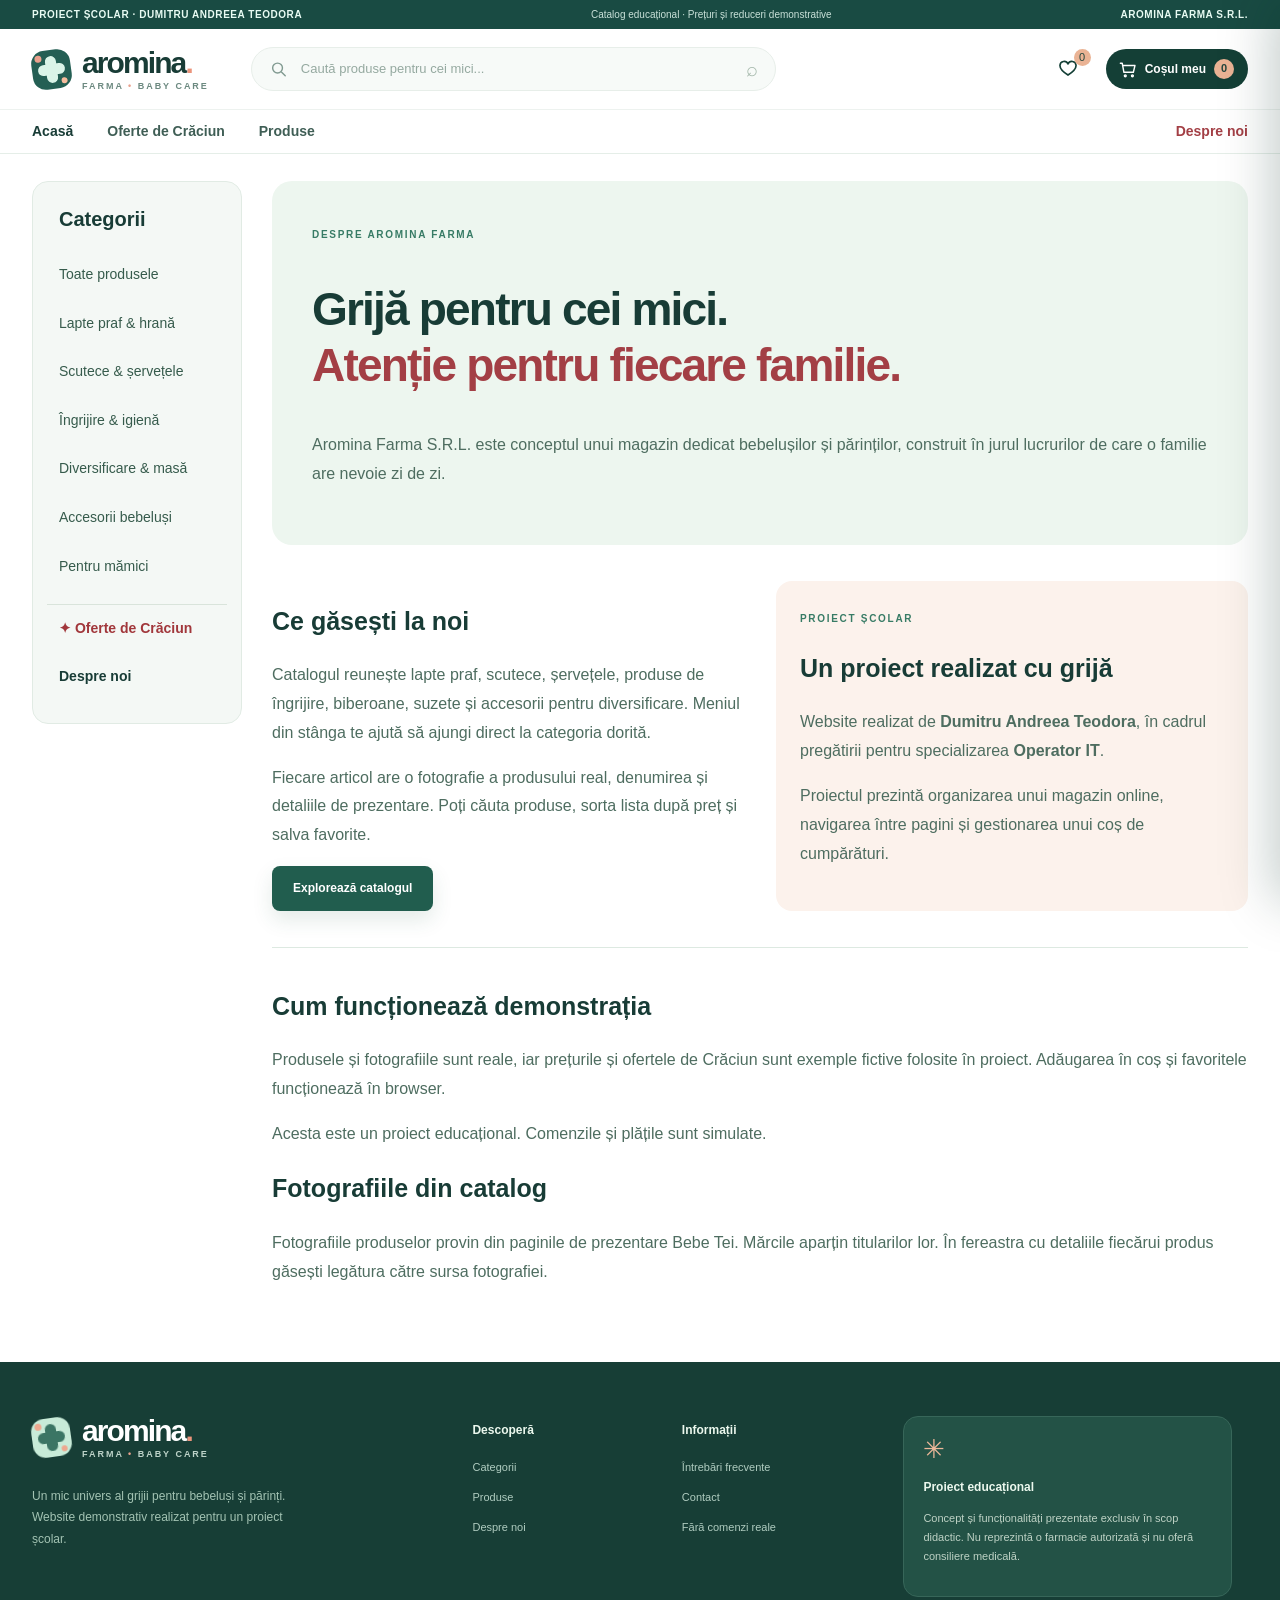
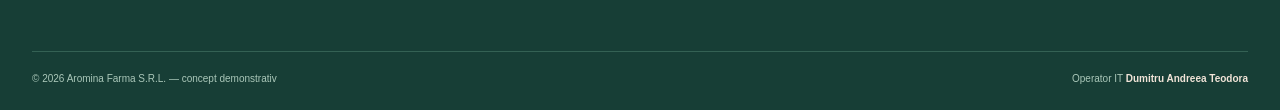
==== despre-noi.html @ 6bb69fb4 "Adaugă categorii laterale, produse reale, pagina Despre noi și oferte de Crăciun" ====
<!doctype html>
<html lang="ro">
<head>
  <meta charset="UTF-8" />
  <meta name="viewport" content="width=device-width, initial-scale=1" />
  <meta name="description" content="Aromina Farma S.R.L. — concept de magazin online pentru bebeluși, proiect școlar realizat de Dumitru Andreea Teodora." />
  <meta name="author" content="Dumitru Andreea Teodora" />
  <meta name="theme-color" content="#194b43" />
  <title>Despre noi — Aromina Farma</title>
  <link rel="stylesheet" href="styles.css" />
  <script src="app.js" defer></script>
</head>
<body>
  <div class="demo-strip"><span>PROIECT ȘCOLAR · DUMITRU ANDREEA TEODORA</span><span class="strip-mid">Catalog educațional · Prețuri și reduceri demonstrative</span><span>AROMINA FARMA S.R.L.</span></div>
  <header class="site-header">
    <div class="header-primary container">
      <a class="brand" href="index.html" aria-label="Aromina Farma - prima pagină">
        <span class="brand-mark"><span></span><span></span><span></span><span></span></span>
        <span class="brand-stack"><strong>aromina<span>.</span></strong><small>FARMA <em>•</em> BABY CARE</small></span>
      </a>
      <div class="header-search">
        <svg viewBox="0 0 24 24" aria-hidden="true"><circle cx="10.8" cy="10.8" r="6.2"/><path d="m16 16 4.5 4.5"/></svg>
        <input id="searchInput" type="search" placeholder="Caută produse pentru cei mici..." aria-label="Caută produse" autocomplete="off" />
        <kbd>⌕</kbd>
      </div>
      <div class="header-actions">
        <button class="icon-button mobile-search-button" id="mobileSearchButton" aria-label="Deschide căutarea"><svg viewBox="0 0 24 24"><circle cx="10.8" cy="10.8" r="6.2"/><path d="m16 16 4.5 4.5"/></svg></button>
        <button class="icon-button favorites-button" id="favoritesButton" aria-label="Afișează produsele favorite" title="Favorite"><svg viewBox="0 0 24 24"><path d="M20.8 8.1c0 4.8-8.8 10.5-8.8 10.5S3.2 12.9 3.2 8.1a4.6 4.6 0 0 1 8.8-1.6 4.6 4.6 0 0 1 8.8 1.6Z"/></svg><span class="counter favorite-counter" id="favoriteCount" hidden>0</span></button>
        <button class="cart-button" id="cartButton" aria-label="Deschide coșul"><svg viewBox="0 0 24 24"><path d="M3 4h2.3l2.2 11.5h11.9l2-8.5H6"/><circle cx="9.2" cy="20" r="1.15"/><circle cx="18.2" cy="20" r="1.15"/></svg><span>Coșul meu</span><span class="counter" id="cartCount">0</span></button>
      </div>
    </div>
    <nav class="header-nav" aria-label="Navigare principală"><div class="container nav-links">
      <a class="nav-home" href="index.html" >Acasă</a>
      <a href="index.html#oferte-craciun">Oferte de Crăciun</a><a href="index.html#produse">Produse</a><a class="nav-about" href="despre-noi.html" aria-current="page">Despre noi</a>
    </div></nav>
  </header>
  <div class="shop-layout container"><aside class="category-sidebar" aria-label="Meniul categoriilor"><h2>Categorii</h2><nav aria-label="Categorii de produse">
<button data-filter="all" aria-pressed="true">Toate produsele</button>
<button data-filter="lapte" aria-pressed="false">Lapte praf & hrană</button>
<button data-filter="scutece" aria-pressed="false">Scutece & șervețele</button>
<button data-filter="ingrijire" aria-pressed="false">Îngrijire & igienă</button>
<button data-filter="alimentatie" aria-pressed="false">Diversificare & masă</button>
<button data-filter="accesorii" aria-pressed="false">Accesorii bebeluși</button>
<button data-filter="mamici" aria-pressed="false">Pentru mămici</button>
</nav><a class="sidebar-christmas" href="index.html#oferte-craciun">✦ Oferte de Crăciun</a><a class="sidebar-about" href="despre-noi.html">Despre noi</a></aside><main class="shop-main about-page">
<section class="about-intro"><span class="section-kicker">DESPRE AROMINA FARMA</span><h1>Grijă pentru cei mici.<br><em>Atenție pentru fiecare familie.</em></h1><p>Aromina Farma S.R.L. este conceptul unui magazin dedicat bebelușilor și părinților, construit în jurul lucrurilor de care o familie are nevoie zi de zi.</p></section>
<div class="about-columns"><section><h2>Ce găsești la noi</h2><p>Catalogul reunește lapte praf, scutece, șervețele, produse de îngrijire, biberoane, suzete și accesorii pentru diversificare. Meniul din stânga te ajută să ajungi direct la categoria dorită.</p><p>Fiecare articol are o fotografie a produsului real, denumirea și detaliile de prezentare. Poți căuta produse, sorta lista după preț și salva favorite.</p><a class="btn btn-primary" href="index.html#produse">Explorează catalogul</a></section>
<section class="about-author"><span class="section-kicker">PROIECT ȘCOLAR</span><h2>Un proiect realizat cu grijă</h2><p>Website realizat de <strong>Dumitru Andreea Teodora</strong>, în cadrul pregătirii pentru specializarea <strong>Operator IT</strong>.</p><p>Proiectul prezintă organizarea unui magazin online, navigarea între pagini și gestionarea unui coș de cumpărături.</p></section></div>
<section class="about-details"><h2>Cum funcționează demonstrația</h2><p>Produsele și fotografiile sunt reale, iar prețurile și ofertele de Crăciun sunt exemple fictive folosite în proiect. Adăugarea în coș și favoritele funcționează în browser.</p><p>Acesta este un proiect educațional. Comenzile și plățile sunt simulate.</p><h2>Fotografiile din catalog</h2><p>Fotografiile produselor provin din paginile de prezentare Bebe Tei. Mărcile aparțin titularilor lor. În fereastra cu detaliile fiecărui produs găsești legătura către sursa fotografiei.</p></section>
</main></div>
  <footer class="footer" id="contact"><div class="container footer-main"><div class="footer-about"><a class="brand brand-footer" href="index.html"><span class="brand-mark"><span></span><span></span><span></span><span></span></span><span class="brand-stack"><strong>aromina<span>.</span></strong><small>FARMA <em>•</em> BABY CARE</small></span></a><p>Un mic univers al grijii pentru bebeluși și părinți. Website demonstrativ realizat pentru un proiect școlar.</p></div><div class="footer-column"><strong>Descoperă</strong><a href="index.html#categorii">Categorii</a><a href="index.html#produse">Produse</a><a href="despre-noi.html">Despre noi</a></div><div class="footer-column"><strong>Informații</strong><a href="index.html#intrebari">Întrebări frecvente</a><a href="#contact">Contact</a><span>Fără comenzi reale</span></div><div class="footer-demo"><span class="demo-icon">✳</span><strong>Proiect educațional</strong><p>Concept și funcționalități prezentate exclusiv în scop didactic. Nu reprezintă o farmacie autorizată și nu oferă consiliere medicală.</p></div></div><div class="container footer-bottom"><span>© <span id="year">2026</span> Aromina Farma S.R.L. — concept demonstrativ</span><span>Operator IT <strong>Dumitru Andreea Teodora</strong></span></div></footer>
  <div class="overlay" id="overlay" hidden></div>
  <aside class="cart-drawer" id="cartDrawer" role="dialog" aria-modal="true" aria-label="Coșul demonstrativ" aria-hidden="true" tabindex="-1"><div class="drawer-header"><div><span class="section-kicker">AROMINA FARMA</span><h3>Coșul meu <span id="drawerCount">(0)</span></h3></div><button class="close-button" id="closeCart" aria-label="Închide coșul">×</button></div><div class="cart-items" id="cartItems"></div><div class="drawer-footer" id="cartFooter"><div class="cart-total"><span>Total demonstrativ</span><strong id="cartTotal">0,00 lei</strong></div><p>Acest coș nu permite efectuarea unei comenzi reale.</p><button class="btn btn-primary checkout-btn" id="checkoutButton">Finalizează (demo) <span>→</span></button></div></aside>
  <div class="product-modal" id="productModal" role="dialog" aria-modal="true" aria-labelledby="modalName" aria-hidden="true" tabindex="-1"><button class="modal-close close-button" id="closeModal" aria-label="Închide detaliile">×</button><div id="modalContents"></div></div>
  <div id="toast" class="toast" role="status" aria-live="polite"></div>
</body>
</html>
---- styles.css ----
:root{--ink:#183c36;--muted:#678078;--green:#245c50;--deep:#143f36;--mint:#d9f0e7;--mint-2:#f0f8f4;--cream:#fbfaf6;--peach:#ffe1d5;--coral:#e98a72;--line:#e5ece7;--shadow:0 15px 40px rgba(29,72,62,.08)}
*{box-sizing:border-box}html{scroll-behavior:smooth;scroll-padding-top:120px}body{margin:0;background:#fff;color:var(--ink);font-family:Inter,ui-sans-serif,-apple-system,BlinkMacSystemFont,"Segoe UI",Arial,sans-serif;font-size:15px;line-height:1.55}body.modal-open{overflow:hidden}button,input,select{font:inherit}button{cursor:pointer}a{color:inherit;text-decoration:none}svg{width:22px;height:22px;stroke:currentColor;stroke-width:1.8;fill:none;stroke-linecap:round;stroke-linejoin:round}.container{width:min(1216px,calc(100% - 64px));margin-inline:auto}.demo-strip{min-height:29px;display:flex;align-items:center;justify-content:space-between;gap:20px;padding:5px max(32px,calc((100% - 1216px)/2));background:#194b43;color:#e8fbf3;font-size:10px;font-weight:650;letter-spacing:.055em}.strip-mid{font-weight:400;opacity:.85;letter-spacing:0}.site-header{position:sticky;top:0;z-index:20;background:rgba(255,255,255,.96);backdrop-filter:blur(18px);box-shadow:0 1px 0 #e5eee8}.header-primary{height:80px;display:flex;align-items:center;gap:42px}.brand{display:inline-flex;align-items:center;gap:11px;flex-shrink:0;line-height:1}.brand-mark{position:relative;display:block;width:39px;height:39px;border-radius:13px;background:#245f54;transform:rotate(-8deg);overflow:hidden}.brand-mark span{position:absolute;background:#daf4e8;border-radius:20px}.brand-mark span:first-child{width:11px;height:27px;left:14px;top:6px}.brand-mark span:nth-child(2){width:27px;height:11px;left:6px;top:14px}.brand-mark span:nth-child(3){width:7px;height:7px;left:4px;top:4px;background:#eaa18e}.brand-mark span:last-child{width:6px;height:6px;right:5px;bottom:4px;background:#f5bc9d}.brand-stack{display:grid;gap:4px}.brand-stack strong{font-size:30px;font-weight:800;letter-spacing:-1.9px}.brand-stack strong span{color:#eb947b}.brand-stack small{font-size:9px;letter-spacing:.22em;color:#6c8980;font-weight:800}.brand-stack em{font-style:normal;color:#e8a18d}.header-search{height:44px;flex:1;max-width:525px;display:flex;align-items:center;padding:0 17px;gap:11px;border:1px solid #e7eee9;border-radius:50px;background:#f7faf8;color:#819a91}.header-search svg{width:19px}.header-search input{border:0;outline:0;background:transparent;min-width:0;flex:1;color:var(--ink);font-size:13px}.header-search input::placeholder{color:#95a9a0}.header-search:focus-within{border-color:#80b8a4;box-shadow:0 0 0 3px #80b8a420}.header-search kbd{font-size:20px;font-family:inherit;line-height:1;color:#a3b7aa}.header-actions{margin-left:auto;display:flex;align-items:center;gap:18px}.icon-button{position:relative;display:flex;align-items:center;justify-content:center;width:40px;height:40px;background:transparent;border:0;color:var(--deep);border-radius:50%}.icon-button:hover{background:var(--mint-2)}.cart-button{display:flex;align-items:center;gap:8px;border:0;padding:10px 14px 10px 12px;background:var(--deep);color:white;border-radius:30px;font-size:12px;font-weight:750;white-space:nowrap}.cart-button svg{width:19px;height:19px}.cart-button:hover,.btn-primary:hover{background:#286a5c}.counter{display:inline-flex;align-items:center;justify-content:center;min-width:20px;height:20px;border-radius:100%;background:#eab394;color:#25463d;font-size:11px;padding:0 4px}.favorite-counter{position:absolute;right:-3px;top:0;min-width:17px;height:17px}.mobile-search-button{display:none}.header-nav{height:44px;border-top:1px solid #edf2ef}.nav-links{height:100%;display:flex;align-items:center;gap:34px}.nav-links a,.nav-links button{font-size:12px;font-weight:720;border:0;background:none;color:#3f5e55;padding:7px 0;white-space:nowrap}.nav-links button:hover,.nav-links a:hover{color:var(--coral)}.nav-home{color:#e5836d!important}.nav-about{margin-left:auto}
.hero{position:relative;overflow:hidden;background:linear-gradient(105deg,#f7fbf7 2%,#e7f5ed 60%,#dcefe5 100%)}.hero-inner{height:508px;display:grid;grid-template-columns:51% 49%;align-items:center;position:relative}.hero-copy{position:relative;z-index:3;padding-bottom:18px}.eyebrow,.section-kicker{font-size:10px;color:#377b65;font-weight:850;letter-spacing:.17em}.eyebrow{display:flex;align-items:center;gap:8px}.eyebrow-dot{width:8px;height:8px;border:2px solid #70b08f;border-radius:50%}.hero h1{font-size:clamp(48px,5.15vw,77px);line-height:1.11;font-weight:800;letter-spacing:-.075em;margin:23px 0 20px;color:#143c34}.hero h1 em,.section-heading h2 em,.story-text h2 em,.faq-inner h2 em{font-style:normal;color:#e68e73}.hero-copy>p{max-width:470px;color:#55736a;font-size:15px;line-height:1.9;margin:0 0 27px}.hero-actions{display:flex;align-items:center;gap:11px;flex-wrap:wrap}.btn{border:0;display:inline-flex;align-items:center;justify-content:center;gap:20px;padding:13px 21px;font-weight:800;font-size:12px;border-radius:8px;min-height:45px;transition:.2s}.btn-primary{background:#215d4e;color:white;box-shadow:0 9px 20px #265e4b20}.btn-soft{border:1px solid #cce5d8;color:#27624f;background:#ffffffa8}.btn-soft:hover{border-color:#9ccab6;background:#fff}.hero-points{margin-top:28px;display:flex;gap:24px;color:#668376;font-size:11px}.hero-points span{display:flex;gap:8px;align-items:center}.hero-points i{display:inline-flex;align-items:center;justify-content:center;font-size:9px;font-style:normal;width:17px;height:17px;background:#d0ebdb;color:#428669;border-radius:50%}.hero-art{height:100%;position:relative;isolation:isolate}.hero-circle{position:absolute;width:380px;height:380px;right:38px;top:54px;border-radius:50%;background:radial-gradient(circle at 40% 30%,#eff9f0,#c0e4d1 80%);box-shadow:inset 0 5px 80px #eff8ee,0 12px 60px #6397832e}.hero-sun{position:absolute;right:-40px;top:-72px;width:260px;height:260px;background:#f5ffcb45;border-radius:50%;filter:blur(30px)}.hero-orbit{position:absolute;right:-110px;top:10px;width:620px;height:440px;border:1px solid #ffffff70;border-radius:50%;transform:rotate(-21deg)}.orbit-2{right:-80px;top:20px;width:540px;height:460px;transform:rotate(18deg)}.hero-sparkle{position:absolute;color:#e2b58b;font-size:35px}.sparkle-one{right:42px;top:62px}.sparkle-two{left:60px;top:98px;font-size:19px;color:#a3c9a5}.hero-item{position:absolute;z-index:2;filter:drop-shadow(9px 20px 14px #3b79623b)}.hero-tin{width:170px;height:223px;left:70px;top:137px;border-radius:20px 20px 26px 26px;background:linear-gradient(100deg,#e8c19b,#fff1cf 23%,#e3f0d0 74%,#c8be97);border:3px solid #e4dfc1;text-align:center;padding-top:32px;transform:rotate(-8deg);box-shadow:inset -18px 0 18px #57705c16}.tin-lid{position:absolute;height:21px;top:-9px;left:-5px;right:-5px;border-radius:45% 45% 8px 8px;background:linear-gradient(#fef9e6,#cec49f);border:2px solid #eee5cc}.hero-tin small{display:block;font-weight:800;font-size:14px;color:#4c7f69;letter-spacing:-1px}.hero-tin strong{display:block;line-height:1.15;font-size:26px;margin-top:23px;color:#497d65;letter-spacing:-1.5px}.hero-tin span{display:inline-flex;align-items:center;justify-content:center;background:#c5e4ce;color:#427e62;width:25px;height:25px;border-radius:50%;font-size:15px;font-weight:800;margin-top:8px}.hero-tin i{position:absolute;font-style:normal;font-size:24px;right:8px;bottom:3px}.hero-bottle{left:237px;top:100px;width:132px;height:275px;transform:rotate(8deg)}.bottle-cap{position:absolute;width:86px;height:32px;top:0;left:23px;border-radius:14px 14px 5px 5px;background:linear-gradient(90deg,#e8a989,#fac6ae,#e6a486);box-shadow:inset 6px 0 5px #ffffff50}.bottle-neck{position:absolute;top:25px;left:40px;width:53px;height:28px;background:#f3b89c;border-radius:4px}.bottle-body{position:absolute;top:45px;left:0;width:132px;height:222px;border:4px solid #ffffff7c;background:linear-gradient(100deg,#f3c6ae,#fff5e5 40%,#f2c0a9 100%);border-radius:23px 23px 34px 34px;display:flex;flex-direction:column;align-items:center;box-shadow:inset -9px 0 16px #b86e6830}.bottle-body small{font-size:11px;color:#bf8c80;margin-top:32px;font-weight:850}.bottle-body b{text-align:center;font-size:23px;line-height:1.1;letter-spacing:-1px;color:#aa6d5d;margin-top:21px}.bottle-body i{font-size:23px;font-style:normal;color:#b87a62}.hero-wipes{right:17px;bottom:102px;width:208px;height:125px;border-radius:18px 18px 22px 22px;background:linear-gradient(115deg,#b3d6cb,#edf8ef 50%,#b9ded1);border:3px solid #ffffff91;transform:rotate(13deg);padding:22px 18px;color:#417866}.hero-wipes:before{content:'';position:absolute;width:78px;height:35px;left:70px;top:-8px;border-radius:60px;background:#eff9f4;box-shadow:0 4px 12px #678a7c30}.hero-wipes small{font-size:10px;font-weight:800}.hero-wipes b{display:block;font-size:15px;margin-top:12px}.hero-wipes span{font-size:10px}.hero-wipes i{position:absolute;right:17px;bottom:4px;font-size:36px;font-style:normal;color:#79b5a1}.float-card{position:absolute;right:1px;top:90px;z-index:4;background:white;border-radius:13px;box-shadow:0 14px 34px #43726020;display:flex;align-items:center;gap:10px;padding:12px 17px;transform:rotate(5deg);font-size:11px}.float-heart{font-size:16px;width:33px;height:33px;display:grid;place-items:center;background:#ffe5dc;color:#e59683;border-radius:50%}.float-card b,.float-card small{display:block}.float-card small{color:#91a299;font-size:10px;margin-top:1px}.hero-caption{position:absolute;bottom:50px;left:100px;font-family:Georgia,serif;color:#5d9d83;letter-spacing:.03em;font-style:italic;font-size:16px}.hero-bottom-wave{position:absolute;width:140%;height:44px;bottom:-29px;left:-15%;border-radius:50% 50% 0 0;background:white}.benefits{position:relative;z-index:1;display:grid;grid-template-columns:repeat(3,1fr);align-items:center;padding:29px 0 31px;gap:38px;border-bottom:1px solid #edf1ec}.benefit{display:flex;align-items:center;gap:14px}.benefit+.benefit{border-left:1px solid #e3ece7;padding-left:25px}.benefit-icon{display:grid;place-items:center;width:42px;height:42px;flex:none;border-radius:13px;background:#eef8f2;color:#4b957c;font-size:24px}.benefit strong{display:block;font-size:12px}.benefit small{display:block;font-size:11px;color:#8ca198;margin-top:3px}.section{padding:87px 0}.section-heading{display:flex;align-items:end;justify-content:space-between;gap:30px;margin-bottom:33px}.section-heading h2,.story-text h2,.faq-inner h2{font-size:clamp(27px,3.1vw,42px);letter-spacing:-.055em;margin:9px 0 0;line-height:1.18;font-weight:790}.section-heading p{max-width:310px;color:#8a9f96;font-size:13px;margin:0 0 2px}.category-grid{display:grid;grid-template-columns:repeat(6,minmax(0,1fr));gap:14px}.category-card{min-width:0;min-height:184px;border:1px solid #eaf1eb;border-radius:16px;background:#f6faf7;display:flex;flex-direction:column;align-items:flex-start;padding:18px;position:relative;text-align:left;transition:transform .2s,box-shadow .2s,border-color .2s;overflow:hidden}.category-card:before{content:'';position:absolute;right:-32px;top:-33px;width:92px;height:92px;border:1px solid #ffffffbc;border-radius:50%}.category-card:hover{transform:translateY(-4px);box-shadow:var(--shadow);border-color:#b9d9ca}.cat-icon{display:grid;place-items:center;width:70px;height:70px;border-radius:50%;background:#dcece0;color:#5d9d84;font-size:35px;margin-bottom:auto}.cat-label{display:block;font-size:13px;line-height:1.4;letter-spacing:-.02em;font-weight:820;margin-top:13px}.cat-label small{display:block;font-size:12px;font-weight:550;color:#719086}.cat-arrow{position:absolute;bottom:15px;right:13px;color:#4f947d;font-size:18px}.category-milk{background:#f1f8ef}.category-milk .cat-icon{background:#dbeed3}.category-diapers{background:#f9f5ee}.category-diapers .cat-icon{background:#f5e8d7}.category-care{background:#f6f4fa}.category-care .cat-icon{background:#ece3f7}.category-feeding{background:#f9f5ef}.category-feeding .cat-icon{background:#f2e9d8}.category-accessories{background:#f4f9f8}.category-accessories .cat-icon{background:#dfece9}.category-mom{background:#fbf4f2}.category-mom .cat-icon{background:#f8e0d8;color:#d78880;font-size:43px}.products-section{padding-top:52px}.catalog-bar{display:flex;align-items:center;justify-content:space-between;gap:20px;padding-bottom:19px;border-bottom:1px solid #edf1ed}.filter-pills{display:flex;align-items:center;gap:7px;flex-wrap:wrap}.pill{border:1px solid #e6ede9;border-radius:30px;background:white;padding:8px 15px;color:#6d867c;font-size:11px;font-weight:760}.pill.active,.pill:hover{background:#255e50;color:white;border-color:#255e50}.catalog-sort{display:flex;align-items:center;gap:8px;white-space:nowrap}.catalog-sort label{color:#94a79e;font-size:11px}.catalog-sort select{border:1px solid #e2ebe4;padding:9px 29px 9px 11px;color:#365c50;border-radius:8px;background:#fff;font-size:11px;outline-color:#66a48d}.catalog-meta{display:flex;align-items:center;justify-content:space-between;color:#9caea4;font-size:11px;margin:17px 0}.catalog-meta button{background:none;border:0;color:#427e69;text-decoration:underline}.product-grid{display:grid;grid-template-columns:repeat(4,minmax(0,1fr));gap:19px}.product-card{border:1px solid #e9efeb;border-radius:15px;overflow:hidden;background:#fff;min-width:0;transition:box-shadow .2s,transform .2s}.product-card:hover{box-shadow:var(--shadow);transform:translateY(-3px)}.product-visual{height:202px;background:var(--product-bg,#f2f7f1);position:relative;display:grid;place-items:center;overflow:hidden;cursor:pointer}.product-visual:before{content:'';position:absolute;width:220px;height:220px;border-radius:50%;border:1px solid #ffffffb0;top:-95px;left:-65px}.product-visual:after{content:'';position:absolute;width:170px;height:170px;border-radius:50%;background:#ffffff44;bottom:-120px;right:-20px}.product-tag{position:absolute;top:12px;left:13px;z-index:2;border-radius:50px;background:#ffffffdf;color:#487b68;padding:5px 9px;font-size:9px;font-weight:750}.favorite-toggle{position:absolute;top:9px;right:10px;z-index:3;display:grid;place-items:center;border:0;width:32px;height:32px;border-radius:50%;background:#ffffffd9;color:#96aca0;font-size:19px}.favorite-toggle.is-favorite{color:#e78c76}.product-package{position:relative;z-index:1;transform:rotate(-7deg);display:flex;flex-direction:column;align-items:center;justify-content:center;text-align:center;background:linear-gradient(115deg,#fff9ed,#f7efd9 58%,#e1e2c5);color:#527762;box-shadow:9px 14px 11px #45664b29,inset -8px 0 14px #344d4720;padding:11px}.package-tin{width:115px;height:141px;border-radius:12px 12px 19px 19px;border-top:10px solid #e5ead8}.package-bag{width:147px;height:122px;border-radius:17px;background:linear-gradient(115deg,#fffaf9,#f3dcda 65%,#dfc1bf);transform:rotate(5deg)}.package-bottle{width:94px;height:140px;border-radius:18px 18px 25px 25px;background:linear-gradient(115deg,#fffbf8,#e7f5e7 65%,#b8d9cf)}.package-bottle:before{content:'';position:absolute;top:-20px;height:24px;width:43px;border-radius:7px 7px 2px 2px;background:#9bcec0}.package-box{width:121px;height:139px;border-radius:13px;background:linear-gradient(115deg,#fff8ee,#f1e4d1,#d3c8b4)}.package-accessory{width:133px;height:136px;border-radius:30px;background:linear-gradient(145deg,#e7f7ef,#f8fcf7);transform:rotate(7deg)}.package-mom{background:linear-gradient(115deg,#fff5f4,#f4e7e5,#e5cbd0)}.package-brand{font-size:10px;font-weight:850;letter-spacing:-.04em;line-height:1}.package-icon{font-size:43px;line-height:1.15;margin:7px 0 4px;filter:drop-shadow(0 2px 1px #ffffff93)}.package-name{font-size:12px;line-height:1.1;font-weight:900;letter-spacing:-.035em;text-transform:uppercase}.package-size{font-size:9px;margin-top:4px;opacity:.78;font-weight:800}.product-info{padding:14px 15px 16px}.product-category{display:block;color:#99aaa1;font-size:10px;font-weight:700;min-height:16px}.product-name{display:block;border:0;background:none;text-align:left;color:#264a40;padding:0;line-height:1.4;font-size:13px;font-weight:760;height:37px;margin:4px 0 16px;overflow:hidden}.product-name:hover{text-decoration:underline}.product-price-row{display:flex;justify-content:space-between;align-items:center;gap:7px}.product-price{font-size:19px;color:#235949;letter-spacing:-.04em;font-weight:850;white-space:nowrap}.product-price small{font-size:10px;letter-spacing:0;font-weight:550}.add-cart{background:#e3f2e9;border:0;color:#37765e;width:38px;height:36px;display:grid;place-items:center;border-radius:9px}.add-cart svg{width:20px;height:20px}.add-cart:hover{background:#2a6b59;color:#fff}.empty-results{grid-column:1/-1;background:#f7fbf8;padding:65px 20px;text-align:center;border-radius:15px}.empty-results div{font-size:36px}.empty-results h3{margin:12px 0 5px}.empty-results p{color:#82988e;font-size:13px}.empty-results button{margin-top:16px}.catalog-note{margin-top:23px;display:flex;align-items:start;gap:8px;font-size:11px;color:#8b9d92}.catalog-note span{font-size:15px;color:#53927b}.story-band{background:linear-gradient(115deg,#f0f8f3,#e4f3ea);overflow:hidden}.story-inner{min-height:380px;display:grid;grid-template-columns:39% 61%;align-items:center;gap:30px}.story-illustration{width:320px;height:310px;position:relative;justify-self:center;display:grid;place-items:center}.story-illustration:before{content:'';position:absolute;border-radius:50%;width:270px;height:270px;background:#cfebdc;border:13px solid #e2f2e7}.story-illustration:after{content:'';position:absolute;border:1px solid #fff9;border-radius:50%;width:315px;height:315px}.story-baby{z-index:2;font-size:130px;filter:drop-shadow(5px 10px 8px #6eaa873f);transform:rotate(-10deg)}.story-moon{position:absolute;left:16px;top:5px;font-size:71px;color:#f2d3a2;z-index:2}.story-star{position:absolute;z-index:2;color:#ddbd89;font-size:35px}.star-1{right:14px;top:35px}.star-2{bottom:20px;left:18px}.story-heart{position:absolute;font-size:66px;bottom:-5px;right:0;color:#e7a18e;z-index:2}.story-text{padding:52px 90px 52px 0}.story-text h2{max-width:600px;margin:12px 0 20px}.story-text p{font-size:13px;line-height:1.85;color:#667f74;max-width:590px;margin:0 0 10px}.story-text .story-highlight{color:#315b4b}.story-link{display:inline-flex;gap:22px;border-bottom:1px solid #679c83;padding-bottom:6px;color:#22674f;font-size:12px;font-weight:800;margin-top:14px}.faq-section{padding:78px 0}.faq-inner{display:grid;grid-template-columns:33% 67%;gap:50px}.faq-inner h2{margin-top:10px}.faq-inner>div:first-child p{font-size:13px;color:#8ba095;max-width:260px}.faq-list details{border-bottom:1px solid #e3ece6}.faq-list details:first-child{border-top:1px solid #e3ece6}.faq-list summary{list-style:none;cursor:pointer;padding:20px 3px;display:flex;justify-content:space-between;align-items:center;gap:15px;font-weight:750;font-size:13px;color:#345b4c}.faq-list summary::-webkit-details-marker{display:none}.faq-list summary span{font-size:20px;color:#78a791;font-weight:400}.faq-list details[open] summary span{transform:rotate(45deg)}.faq-list details p{font-size:12px;color:#82998e;max-width:560px;padding:0 14px 16px 3px;line-height:1.8;margin:0}.footer{background:#173e36;color:#ecf8ee}.footer-main{display:grid;grid-template-columns:34% 15% 16% 27%;gap:27px;padding:54px 0}.brand-footer .brand-mark{background:#c8ebd8}.brand-footer .brand-mark span{background:#3b7564}.brand-footer .brand-mark span:nth-child(3),.brand-footer .brand-mark span:nth-child(4){background:#eda88f}.brand-footer .brand-stack strong{color:#fff}.brand-footer .brand-stack small{color:#bed3c9}.footer-about p{font-size:12px;color:#a3c3b3;line-height:1.8;max-width:285px;margin-top:22px}.footer-column{display:flex;flex-direction:column;gap:13px}.footer-column strong{font-size:12px;margin:5px 0 6px}.footer-column a,.footer-column span{font-size:11px;color:#b0ccc0}.footer-column a:hover{color:white}.footer-demo{background:#235246;border:1px solid #376659;padding:19px;border-radius:15px}.demo-icon{color:#edb89a;font-size:26px;display:block;line-height:1;margin-bottom:12px}.footer-demo strong{font-size:12px}.footer-demo p{font-size:11px;color:#bed2c5;line-height:1.75}.footer-bottom{padding:19px 0 23px;display:flex;justify-content:space-between;gap:12px;border-top:1px solid #346154;color:#aac7b9;font-size:10px}.overlay{position:fixed;inset:0;background:#123c32a1;backdrop-filter:blur(2px);z-index:29}.cart-drawer{position:fixed;top:0;right:0;z-index:30;width:min(430px,100%);height:100dvh;background:#fff;box-shadow:-15px 0 50px #072b2340;transform:translateX(102%);transition:transform .27s;display:flex;flex-direction:column}.cart-drawer.open{transform:translateX(0)}.drawer-header{padding:27px;border-bottom:1px solid #e7eee8;display:flex;justify-content:space-between;align-items:center}.drawer-header h3{font-size:24px;letter-spacing:-.05em;margin:7px 0 0}.drawer-header h3 span{font-size:15px;color:#9caca3}.close-button{width:36px;height:36px;border:0;border-radius:50%;background:#f2f7f3;font-size:25px;color:#4b7966;display:grid;place-items:center;line-height:1}.cart-items{flex:1;overflow:auto;padding:13px 25px}.cart-item{display:grid;grid-template-columns:72px 1fr auto;gap:13px;align-items:center;border-bottom:1px solid #edf1ed;padding:16px 0}.cart-thumbnail{height:70px;border-radius:10px;background:var(--product-bg,#e8f3e9);display:grid;place-items:center;font-size:32px}.cart-item-title{font-size:12px;font-weight:750;line-height:1.3}.cart-item-price{font-size:12px;margin-top:4px;color:#37705a;font-weight:800}.cart-qty{display:flex;align-items:center;gap:11px;margin-top:10px}.cart-qty button{width:23px;height:23px;background:#f0f6f2;border:0;border-radius:5px;color:#32634e}.cart-qty span{font-size:11px}.remove-item{border:0;background:transparent;color:#bb8c83;font-size:10px;align-self:start}.drawer-footer{border-top:1px solid #e7eee8;padding:23px 27px}.cart-total{display:flex;justify-content:space-between;gap:12px;font-size:12px}.cart-total strong{font-size:21px;color:#245e4e}.drawer-footer p{font-size:11px;color:#96a99d}.checkout-btn{width:100%;margin-top:9px}.cart-empty{text-align:center;padding:75px 10px;color:#869f92}.cart-empty div{font-size:50px}.cart-empty strong{display:block;font-size:19px;color:#285c49;margin-top:10px}.cart-empty p{font-size:12px;max-width:240px;margin:12px auto}.cart-empty button{margin-top:12px}.product-modal{position:fixed;z-index:31;top:50%;left:50%;width:min(730px,calc(100% - 28px));max-height:min(90dvh,720px);overflow:auto;transform:translate(-50%,-45%) scale(.97);background:#fff;box-shadow:0 20px 80px #072b2340;border-radius:19px;opacity:0;pointer-events:none;transition:.22s}.product-modal.open{opacity:1;pointer-events:auto;transform:translate(-50%,-50%) scale(1)}.modal-close{position:absolute;right:19px;top:19px;z-index:3}.modal-inner{display:grid;grid-template-columns:46% 54%;min-height:420px}.modal-art{display:grid;place-items:center;background:var(--product-bg,#ecf7ef);padding:48px;position:relative}.modal-art .product-package{transform:scale(1.55) rotate(-5deg)}.modal-info{padding:55px 34px 34px}.modal-category{color:#77a18d;font-size:10px;letter-spacing:.1em;font-weight:800;text-transform:uppercase}.modal-info h3{font-size:30px;letter-spacing:-.055em;line-height:1.2;margin:14px 0}.modal-description{font-size:13px;line-height:1.85;color:#688477}.modal-info .product-price{font-size:27px;margin:15px 0}.modal-meta{padding:13px;border-radius:10px;background:#f4faf5;color:#6f9181;font-size:11px;line-height:1.7;margin-bottom:20px}.modal-info .btn{width:100%}.toast{position:fixed;left:50%;bottom:23px;transform:translate(-50%,25px);z-index:50;background:#173f35;color:#fff;font-size:12px;font-weight:690;border-radius:12px;padding:12px 20px;box-shadow:0 10px 40px #173e3633;opacity:0;pointer-events:none;transition:.3s;text-align:center;width:max-content;max-width:min(420px,90vw)}.toast.show{opacity:1;transform:translate(-50%,0)}
@media(max-width:1100px){.header-primary{gap:25px}.nav-links{gap:18px}.category-grid{gap:10px}.category-card{padding:14px}.cat-icon{width:58px;height:58px}.hero-circle{right:2px}.hero-tin{left:40px}.hero-bottle{left:185px}.hero-wipes{right:-5px}.footer-main{grid-template-columns:30% 15% 15% 29%;gap:20px}}
@media(max-width:850px){.container{width:min(100% - 40px,1216px)}.demo-strip{padding-inline:20px}.demo-strip>span:last-child{display:none}.header-primary{height:72px}.header-search{max-width:400px}.header-nav{overflow-x:auto;scrollbar-width:none}.header-nav::-webkit-scrollbar{display:none}.nav-links{width:max-content;gap:23px}.nav-about{margin-left:0}.hero-inner{height:auto;min-height:490px;grid-template-columns:52% 48%}.hero h1{font-size:55px}.hero-copy>p{font-size:13px}.hero-art{height:465px;transform:scale(.8);transform-origin:center center}.hero-circle{right:-100px}.hero-tin{left:-20px}.hero-bottle{left:110px}.hero-wipes{right:-95px}.float-card{right:-105px}.hero-caption{left:0}.benefits{gap:10px}.benefit+.benefit{padding-left:12px}.category-grid{grid-template-columns:repeat(3,1fr)}.category-card{min-height:150px;padding:18px}.cat-label{margin-top:10px}.product-grid{grid-template-columns:repeat(3,1fr)}.catalog-bar{align-items:start;flex-direction:column}.story-inner{grid-template-columns:40% 60%;gap:12px}.story-illustration{transform:scale(.8)}.story-text{padding:40px 16px 40px 0}.faq-inner{grid-template-columns:1fr;gap:30px}.footer-main{grid-template-columns:1.4fr 1fr 1fr;row-gap:35px}.footer-demo{grid-column:1/-1}}
@media(max-width:600px){html{scroll-padding-top:98px}.container{width:calc(100% - 36px)}.demo-strip{font-size:8px;justify-content:center;min-height:27px;letter-spacing:.08em}.strip-mid{display:none}.header-primary{height:66px;gap:5px}.brand{gap:7px}.brand-mark{width:32px;height:32px;border-radius:11px}.brand-mark span:first-child{width:9px;height:23px;left:12px;top:5px}.brand-mark span:nth-child(2){width:23px;height:9px;left:5px;top:12px}.brand-stack strong{font-size:24px}.brand-stack small{font-size:7px;letter-spacing:.15em}.header-search{display:none;position:absolute;top:66px;left:0;width:100%;max-width:none;background:#fff;padding:12px 18px;height:65px;border-radius:0;border-left:0;border-right:0}.header-search.mobile-visible{display:flex}.header-search.mobile-visible input{background:#f4f8f4;border-radius:10px;padding:11px}.header-search.mobile-visible svg{position:absolute;left:30px}.header-search.mobile-visible input{padding-left:38px}.header-search kbd{display:none}.header-actions{gap:3px}.icon-button{width:33px;height:33px}.header-actions .mobile-search-button{display:grid;place-items:center}.cart-button{padding:8px 10px;gap:5px}.cart-button span:not(.counter){display:none}.cart-button svg{width:18px}.counter{min-width:17px;height:17px;font-size:10px}.header-nav{height:40px}.nav-links{gap:19px}.nav-links a,.nav-links button{font-size:11px}.hero{padding:32px 0 0}.hero-inner{display:flex;flex-direction:column;min-height:auto;gap:0}.hero-copy{width:100%;padding:0}.hero h1{font-size:52px;line-height:1.03;letter-spacing:-.065em;margin:16px 0}.hero-copy>p{font-size:13px;max-width:410px;line-height:1.7}.hero-actions{gap:8px}.btn{font-size:11px;padding:11px 14px;gap:9px;min-height:41px}.hero-points{margin-top:20px;gap:11px;flex-wrap:wrap;font-size:10px}.hero-art{width:400px;height:315px;min-height:315px;align-self:center;transform:scale(.72);transform-origin:top center;margin-bottom:-87px}.hero-circle{right:4px;top:-1px;width:360px;height:360px}.hero-tin{left:43px;top:75px}.hero-bottle{left:183px;top:40px}.hero-wipes{right:0;bottom:-1px}.float-card{right:-30px;top:20px}.hero-caption{display:none}.benefits{grid-template-columns:1fr;gap:12px;padding:26px 0}.benefit+.benefit{border:0;padding-left:0}.benefit-icon{width:36px;height:36px;font-size:19px}.benefit strong{font-size:11px}.benefit small{font-size:10px}.section{padding:54px 0}.section-heading{display:block;margin-bottom:23px}.section-heading h2,.story-text h2,.faq-inner h2{font-size:32px}.section-heading p{max-width:100%;margin-top:12px;font-size:12px}.category-grid{grid-template-columns:repeat(2,minmax(0,1fr));gap:10px}.category-card{min-height:141px;padding:12px}.cat-icon{height:52px;width:52px;font-size:27px}.cat-label{font-size:12px}.cat-label small{font-size:11px}.cat-arrow{bottom:10px;right:10px;font-size:15px}.products-section{padding-top:31px}.filter-pills{display:flex;flex-wrap:nowrap;overflow-x:auto;max-width:100%;width:100%;padding-bottom:6px;scrollbar-width:none}.filter-pills::-webkit-scrollbar{display:none}.pill{flex:none;font-size:10px;padding:7px 11px}.catalog-sort{margin-top:4px}.product-grid{grid-template-columns:repeat(2,minmax(0,1fr));gap:10px}.product-visual{height:165px}.product-info{padding:11px}.product-name{font-size:12px;line-height:1.35;height:34px;margin:5px 0 14px}.product-price{font-size:16px}.add-cart{width:34px;height:32px}.product-package{transform:scale(.84) rotate(-7deg)}.product-tag{top:8px;left:8px;padding:4px 7px;font-size:8px}.favorite-toggle{top:7px;right:7px;width:28px;height:28px}.story-inner{display:flex;flex-direction:column;gap:0}.story-illustration{height:220px;transform:scale(.67);margin:-32px 0 -28px}.story-text{padding:0 0 42px}.story-text p{font-size:12px}.faq-section{padding:55px 0}.faq-list summary{font-size:12px}.footer-main{grid-template-columns:1fr 1fr;gap:30px 15px;padding:44px 0 28px}.footer-about{grid-column:1/-1}.footer-demo{grid-column:1/-1}.footer-bottom{flex-direction:column;font-size:10px}.modal-inner{grid-template-columns:1fr}.modal-art{height:220px;padding:24px}.modal-art .product-package{transform:scale(1.1)}.modal-info{padding:27px 25px}.modal-info h3{font-size:23px}.modal-description{font-size:12px}.cart-item{grid-template-columns:62px 1fr auto;gap:9px}.cart-thumbnail{height:63px}.cart-items{padding:13px 17px}.drawer-header,.drawer-footer{padding:20px}.toast{bottom:15px}}
@media(prefers-reduced-motion:reduce){*{scroll-behavior:auto!important;transition:none!important}}

/* Semnătura personalizată a proiectului școlar */
.project-author{display:inline-flex;align-items:center;gap:11px;margin-top:24px;padding:8px 16px 8px 8px;background:#fffaf7;border:1px solid #e8e9db;border-radius:16px;box-shadow:0 8px 24px #305d4520;max-width:100%}
.project-author-mark,.story-author-icon{display:grid;place-items:center;flex:none;width:42px;height:42px;border-radius:12px;background:#e7b29e;color:#3b5144;font-size:14px;font-weight:900;letter-spacing:-.06em}
.project-author-details,.story-author>span:last-child{display:flex;flex-direction:column;gap:1px;min-width:0}
.project-author-details small,.story-author small{font-size:9px;letter-spacing:.12em;color:#729183;font-weight:850}
.project-author-details strong{font-size:13px;line-height:1.25;color:#204b3c;font-weight:850}
.story-author{margin:17px 0 3px;display:inline-flex;align-items:center;gap:12px;padding:12px 16px;border:1px solid #c7e4d4;background:#ffffffb8;border-radius:13px;max-width:100%}
.story-author-icon{width:38px;height:38px;font-size:12px}
.story-author strong{font-size:14px;line-height:1.35;color:#245543}
.footer-bottom strong{font-weight:750;color:#f1e4d8}
@media(max-width:600px){.project-author{margin-top:20px}.project-author-details strong{font-size:12px}.story-author{padding:10px}.story-author strong{font-size:12px}.story-author small{font-size:8px}.demo-strip{letter-spacing:.03em}}

/* Navigare laterală și pagini de prezentare */
.shop-layout{display:grid;grid-template-columns:210px minmax(0,1fr);gap:30px;padding-top:28px;align-items:start}
.shop-main{min-width:0}.shop-main .container{width:100%}
.category-sidebar{position:sticky;top:145px;background:#f4f8f5;border:1px solid #e1ebe4;border-radius:16px;padding:22px 14px}
.category-sidebar h2{font-size:20px;margin:0 12px 18px}
.category-sidebar nav{display:flex;flex-direction:column;gap:5px}
.category-sidebar button{display:block;text-align:left;background:transparent;border:0;border-radius:9px;padding:12px;color:#365b4c;font-size:14px;line-height:1.4}
.category-sidebar button:hover,.category-sidebar button.active{background:#245c50;color:#fff}
.sidebar-christmas,.sidebar-about{display:block;padding:13px 12px;font-size:14px;font-weight:700}
.sidebar-christmas{border-top:1px solid #d9e4db;margin-top:16px;color:#a1373b}
.hero{border-radius:20px}.hero-inner{height:440px;padding:32px;grid-template-columns:55% 45%;gap:0}
.hero h1{font-size:clamp(35px,3.8vw,55px);letter-spacing:-.055em}.hero h1 em{color:#a43d43}
.hero-copy>p{font-size:14px;line-height:1.7}.hero-actions .btn-soft{display:none}
.holiday-visual{position:relative;height:340px;isolation:isolate}
.holiday-photo{position:absolute;object-fit:contain;background:white;border-radius:26px;box-shadow:0 16px 35px #163e3520}
.main-photo{width:67%;height:240px;left:0;top:55px;transform:rotate(-8deg)}
.second-photo{width:57%;height:170px;right:-10px;bottom:5px;transform:rotate(9deg)}
.holiday-star{position:absolute;right:5px;top:-15px;color:#bb914d;font-size:70px}
.holiday-bubble{position:absolute;top:0;left:5px;font-size:16px;font-weight:750;color:#963840;z-index:2}
.holiday-ribbon{position:absolute;left:4px;bottom:-8px;z-index:3;padding:7px 14px;background:#a33f45;color:#fff;font-size:12px;border-radius:8px}
.christmas-offers{padding:38px 0}.christmas-offers h2 em{color:#a33f45}
.section-heading p{font-size:14px}.section-heading h2{font-size:32px}
.product-grid{grid-template-columns:repeat(3,minmax(0,1fr))}.christmas-offers .product-grid{grid-template-columns:repeat(4,minmax(0,1fr));gap:12px}
.product-visual,.modal-art{background:#fff}.product-visual:before,.product-visual:after{display:none}
.product-photo{width:100%;height:100%;object-fit:contain;display:block;padding:28px 16px 12px}
.product-visual>.product-photo{height:202px}.product-name{height:auto;min-height:55px;font-size:14px}
.product-tag{font-size:10px;max-width:77%}.offer-card .product-tag{background:#a33f45;color:white}
.offer-card .product-visual,.offer-card .product-visual>.product-photo{height:175px}
.offer-card .product-info{padding:12px}.offer-card .product-name{font-size:13px;min-height:72px}
.offer-card .product-tag{top:8px;left:8px;max-width:calc(100% - 47px);padding:5px 7px;font-size:10px}
.price-stack{display:flex;flex-direction:column;gap:2px}.price-stack del{font-size:12px;color:#78877f}
.cart-thumbnail .product-photo{padding:5px}.modal-art .product-photo{max-height:350px;padding:0}
.source-link{text-decoration:underline}.nav-links a{font-size:14px}.nav-home{color:inherit!important}.nav-links [aria-current=page]{color:#a33f45!important}
.catalog-bar{justify-content:flex-end}.category-grid{grid-template-columns:repeat(3,minmax(0,1fr))}
.faq-inner{grid-template-columns:1fr;gap:16px}.story-inner{grid-template-columns:32% minmax(0,1fr);gap:20px}.story-illustration{transform:scale(.7);width:100%}.story-text{padding:35px 20px 35px 0}
.about-page{padding-bottom:60px}.about-intro{padding:40px;background:#edf6ef;border-radius:20px}
.about-intro h1{font-size:clamp(30px,3.6vw,48px);line-height:1.2;letter-spacing:-.04em}.about-intro em{font-style:normal;color:#a33f45}
.about-intro p,.about-page p{font-size:16px;line-height:1.8;color:#4e6d60}
.about-columns{display:grid;grid-template-columns:1fr 1fr;gap:32px;margin-top:36px}.about-page h2{font-size:25px}
.about-author{background:#fcf2ec;padding:24px;border-radius:16px}.about-details{margin-top:36px;padding-top:18px;border-top:1px solid #dde9e1}
button:focus-visible,a:focus-visible{outline:3px solid #c87653;outline-offset:3px}
@media(max-width:1100px){.shop-layout{grid-template-columns:190px minmax(0,1fr);gap:20px}.hero-inner{padding:24px;height:auto;min-height:400px}.christmas-offers .product-grid{grid-template-columns:repeat(2,minmax(0,1fr))}.product-grid{grid-template-columns:repeat(2,minmax(0,1fr))}.holiday-visual{height:300px}.main-photo{height:200px}.second-photo{height:140px}.offer-card .product-name{min-height:50px}}
@media(max-width:700px){.shop-layout{display:block;padding-top:18px}.category-sidebar{position:static;margin-bottom:20px;padding:14px}.category-sidebar h2{font-size:17px;margin:0 6px 10px}.category-sidebar nav{display:grid;grid-template-columns:repeat(2,minmax(0,1fr));gap:5px}.category-sidebar button{font-size:13px;padding:9px}.sidebar-christmas,.sidebar-about{display:inline-block;font-size:13px;padding:9px;border:0;margin:4px 0 0}.hero-inner{display:grid;grid-template-columns:1fr;padding:22px}.hero{padding:0}.hero h1{font-size:40px}.holiday-visual{height:250px;width:100%;max-width:310px;margin:20px auto 10px}.main-photo{height:175px;top:40px}.second-photo{height:140px}.holiday-star{font-size:50px}.holiday-bubble{font-size:14px}.product-grid,.christmas-offers .product-grid{grid-template-columns:repeat(2,minmax(0,1fr))}.product-name,.offer-card .product-name{font-size:13px;min-height:72px}.product-visual>.product-photo{height:165px}.category-grid{grid-template-columns:repeat(2,minmax(0,1fr))}.story-inner{display:flex}.story-text{padding:0 20px 30px}.about-columns{grid-template-columns:1fr}.about-intro{padding:24px}.header-nav{overflow:visible}.nav-links{width:100%;gap:17px}.nav-links a{font-size:12px}.nav-about{margin-left:auto}.project-author-details strong{font-size:11px}}
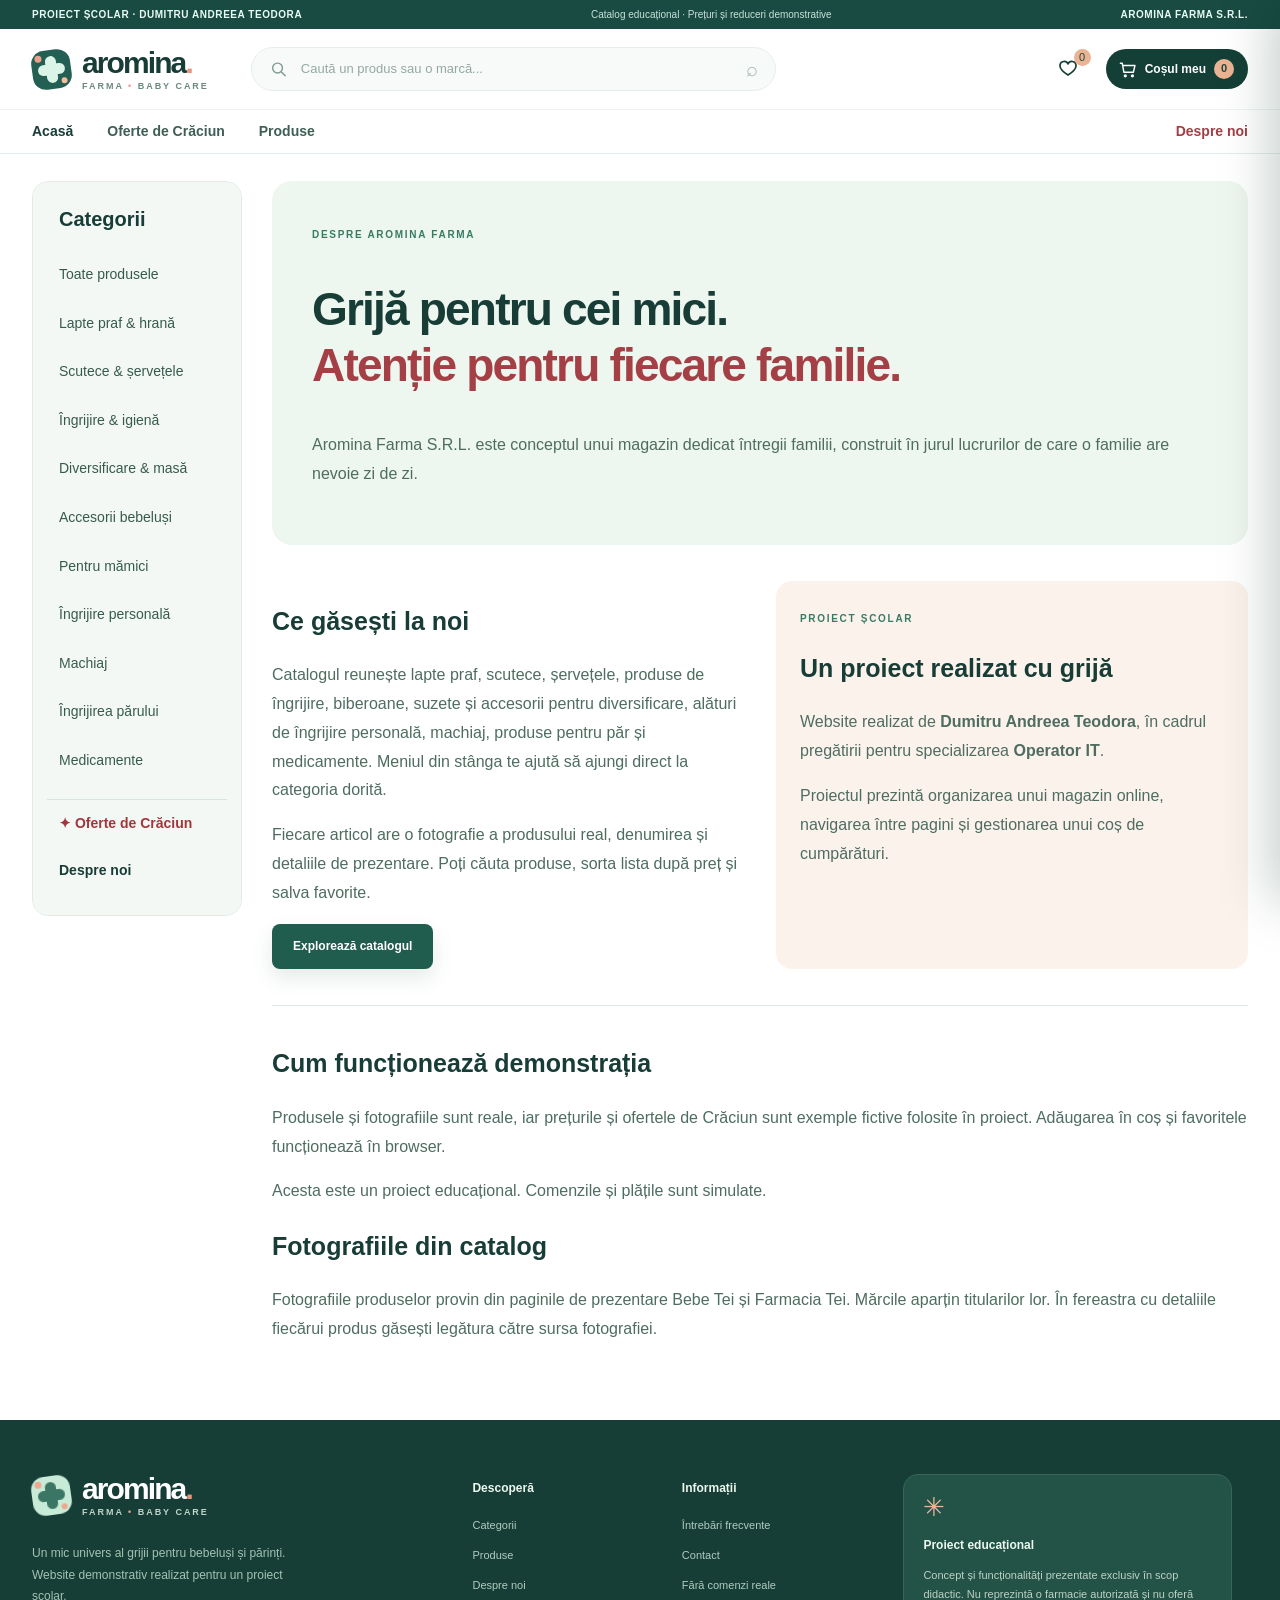
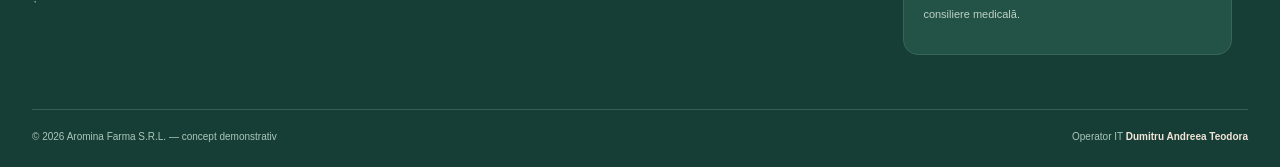
==== commit fa910feb: "Adaugă îngrijire personală, machiaj, păr și medicamente în catalog" ====
--- a/despre-noi.html
+++ b/despre-noi.html
@@ -3,12 +3,12 @@
 <head>
   <meta charset="UTF-8" />
   <meta name="viewport" content="width=device-width, initial-scale=1" />
-  <meta name="description" content="Aromina Farma S.R.L. — concept de magazin online pentru bebeluși, proiect școlar realizat de Dumitru Andreea Teodora." />
+  <meta name="description" content="Aromina Farma S.R.L. — concept de magazin online pentru întreaga familie, proiect școlar realizat de Dumitru Andreea Teodora." />
   <meta name="author" content="Dumitru Andreea Teodora" />
   <meta name="theme-color" content="#194b43" />
   <title>Despre noi — Aromina Farma</title>
-  <link rel="stylesheet" href="styles.css" />
-  <script src="app.js" defer></script>
+  <link rel="stylesheet" href="styles.css?v=20261125-3" />
+  <script src="app.js?v=20261125-3" defer></script>
 </head>
 <body>
   <div class="demo-strip"><span>PROIECT ȘCOLAR · DUMITRU ANDREEA TEODORA</span><span class="strip-mid">Catalog educațional · Prețuri și reduceri demonstrative</span><span>AROMINA FARMA S.R.L.</span></div>
@@ -20,7 +20,7 @@
       </a>
       <div class="header-search">
         <svg viewBox="0 0 24 24" aria-hidden="true"><circle cx="10.8" cy="10.8" r="6.2"/><path d="m16 16 4.5 4.5"/></svg>
-        <input id="searchInput" type="search" placeholder="Caută produse pentru cei mici..." aria-label="Caută produse" autocomplete="off" />
+        <input id="searchInput" type="search" placeholder="Caută un produs sau o marcă..." aria-label="Caută produse" autocomplete="off" />
         <kbd>⌕</kbd>
       </div>
       <div class="header-actions">
@@ -42,11 +42,14 @@
 <button data-filter="alimentatie" aria-pressed="false">Diversificare & masă</button>
 <button data-filter="accesorii" aria-pressed="false">Accesorii bebeluși</button>
 <button data-filter="mamici" aria-pressed="false">Pentru mămici</button>
-</nav><a class="sidebar-christmas" href="index.html#oferte-craciun">✦ Oferte de Crăciun</a><a class="sidebar-about" href="despre-noi.html">Despre noi</a></aside><main class="shop-main about-page">
-<section class="about-intro"><span class="section-kicker">DESPRE AROMINA FARMA</span><h1>Grijă pentru cei mici.<br><em>Atenție pentru fiecare familie.</em></h1><p>Aromina Farma S.R.L. este conceptul unui magazin dedicat bebelușilor și părinților, construit în jurul lucrurilor de care o familie are nevoie zi de zi.</p></section>
-<div class="about-columns"><section><h2>Ce găsești la noi</h2><p>Catalogul reunește lapte praf, scutece, șervețele, produse de îngrijire, biberoane, suzete și accesorii pentru diversificare. Meniul din stânga te ajută să ajungi direct la categoria dorită.</p><p>Fiecare articol are o fotografie a produsului real, denumirea și detaliile de prezentare. Poți căuta produse, sorta lista după preț și salva favorite.</p><a class="btn btn-primary" href="index.html#produse">Explorează catalogul</a></section>
+<button data-filter="personala" aria-pressed="false">Îngrijire personală</button>
+<button data-filter="machiaj" aria-pressed="false">Machiaj</button>
+<button data-filter="par" aria-pressed="false">Îngrijirea părului</button>
+<button data-filter="medicamente" aria-pressed="false">Medicamente</button></nav><a class="sidebar-christmas" href="index.html#oferte-craciun">✦ Oferte de Crăciun</a><a class="sidebar-about" href="despre-noi.html">Despre noi</a></aside><main class="shop-main about-page">
+<section class="about-intro"><span class="section-kicker">DESPRE AROMINA FARMA</span><h1>Grijă pentru cei mici.<br><em>Atenție pentru fiecare familie.</em></h1><p>Aromina Farma S.R.L. este conceptul unui magazin dedicat întregii familii, construit în jurul lucrurilor de care o familie are nevoie zi de zi.</p></section>
+<div class="about-columns"><section><h2>Ce găsești la noi</h2><p>Catalogul reunește lapte praf, scutece, șervețele, produse de îngrijire, biberoane, suzete și accesorii pentru diversificare, alături de îngrijire personală, machiaj, produse pentru păr și medicamente. Meniul din stânga te ajută să ajungi direct la categoria dorită.</p><p>Fiecare articol are o fotografie a produsului real, denumirea și detaliile de prezentare. Poți căuta produse, sorta lista după preț și salva favorite.</p><a class="btn btn-primary" href="index.html#produse">Explorează catalogul</a></section>
 <section class="about-author"><span class="section-kicker">PROIECT ȘCOLAR</span><h2>Un proiect realizat cu grijă</h2><p>Website realizat de <strong>Dumitru Andreea Teodora</strong>, în cadrul pregătirii pentru specializarea <strong>Operator IT</strong>.</p><p>Proiectul prezintă organizarea unui magazin online, navigarea între pagini și gestionarea unui coș de cumpărături.</p></section></div>
-<section class="about-details"><h2>Cum funcționează demonstrația</h2><p>Produsele și fotografiile sunt reale, iar prețurile și ofertele de Crăciun sunt exemple fictive folosite în proiect. Adăugarea în coș și favoritele funcționează în browser.</p><p>Acesta este un proiect educațional. Comenzile și plățile sunt simulate.</p><h2>Fotografiile din catalog</h2><p>Fotografiile produselor provin din paginile de prezentare Bebe Tei. Mărcile aparțin titularilor lor. În fereastra cu detaliile fiecărui produs găsești legătura către sursa fotografiei.</p></section>
+<section class="about-details"><h2>Cum funcționează demonstrația</h2><p>Produsele și fotografiile sunt reale, iar prețurile și ofertele de Crăciun sunt exemple fictive folosite în proiect. Adăugarea în coș și favoritele funcționează în browser.</p><p>Acesta este un proiect educațional. Comenzile și plățile sunt simulate.</p><h2>Fotografiile din catalog</h2><p>Fotografiile produselor provin din paginile de prezentare Bebe Tei și Farmacia Tei. Mărcile aparțin titularilor lor. În fereastra cu detaliile fiecărui produs găsești legătura către sursa fotografiei.</p></section>
 </main></div>
   <footer class="footer" id="contact"><div class="container footer-main"><div class="footer-about"><a class="brand brand-footer" href="index.html"><span class="brand-mark"><span></span><span></span><span></span><span></span></span><span class="brand-stack"><strong>aromina<span>.</span></strong><small>FARMA <em>•</em> BABY CARE</small></span></a><p>Un mic univers al grijii pentru bebeluși și părinți. Website demonstrativ realizat pentru un proiect școlar.</p></div><div class="footer-column"><strong>Descoperă</strong><a href="index.html#categorii">Categorii</a><a href="index.html#produse">Produse</a><a href="despre-noi.html">Despre noi</a></div><div class="footer-column"><strong>Informații</strong><a href="index.html#intrebari">Întrebări frecvente</a><a href="#contact">Contact</a><span>Fără comenzi reale</span></div><div class="footer-demo"><span class="demo-icon">✳</span><strong>Proiect educațional</strong><p>Concept și funcționalități prezentate exclusiv în scop didactic. Nu reprezintă o farmacie autorizată și nu oferă consiliere medicală.</p></div></div><div class="container footer-bottom"><span>© <span id="year">2026</span> Aromina Farma S.R.L. — concept demonstrativ</span><span>Operator IT <strong>Dumitru Andreea Teodora</strong></span></div></footer>
   <div class="overlay" id="overlay" hidden></div>
--- a/styles.css
+++ b/styles.css
@@ -61,3 +61,8 @@
 button:focus-visible,a:focus-visible{outline:3px solid #c87653;outline-offset:3px}
 @media(max-width:1100px){.shop-layout{grid-template-columns:190px minmax(0,1fr);gap:20px}.hero-inner{padding:24px;height:auto;min-height:400px}.christmas-offers .product-grid{grid-template-columns:repeat(2,minmax(0,1fr))}.product-grid{grid-template-columns:repeat(2,minmax(0,1fr))}.holiday-visual{height:300px}.main-photo{height:200px}.second-photo{height:140px}.offer-card .product-name{min-height:50px}}
 @media(max-width:700px){.shop-layout{display:block;padding-top:18px}.category-sidebar{position:static;margin-bottom:20px;padding:14px}.category-sidebar h2{font-size:17px;margin:0 6px 10px}.category-sidebar nav{display:grid;grid-template-columns:repeat(2,minmax(0,1fr));gap:5px}.category-sidebar button{font-size:13px;padding:9px}.sidebar-christmas,.sidebar-about{display:inline-block;font-size:13px;padding:9px;border:0;margin:4px 0 0}.hero-inner{display:grid;grid-template-columns:1fr;padding:22px}.hero{padding:0}.hero h1{font-size:40px}.holiday-visual{height:250px;width:100%;max-width:310px;margin:20px auto 10px}.main-photo{height:175px;top:40px}.second-photo{height:140px}.holiday-star{font-size:50px}.holiday-bubble{font-size:14px}.product-grid,.christmas-offers .product-grid{grid-template-columns:repeat(2,minmax(0,1fr))}.product-name,.offer-card .product-name{font-size:13px;min-height:72px}.product-visual>.product-photo{height:165px}.category-grid{grid-template-columns:repeat(2,minmax(0,1fr))}.story-inner{display:flex}.story-text{padding:0 20px 30px}.about-columns{grid-template-columns:1fr}.about-intro{padding:24px}.header-nav{overflow:visible}.nav-links{width:100%;gap:17px}.nav-links a{font-size:12px}.nav-about{margin-left:auto}.project-author-details strong{font-size:11px}}
+
+@media(max-width:700px){.header-nav .nav-links{width:calc(100% - 36px);display:grid;grid-template-columns:auto 1fr auto auto;gap:12px}.header-nav .nav-links a{font-size:11px;white-space:normal}.header-nav .nav-about{margin-left:0}}
+
+.category-sidebar{max-height:calc(100dvh - 165px);overflow-y:auto;scrollbar-width:thin}
+@media(max-width:700px){.category-sidebar{max-height:none;overflow:visible}}
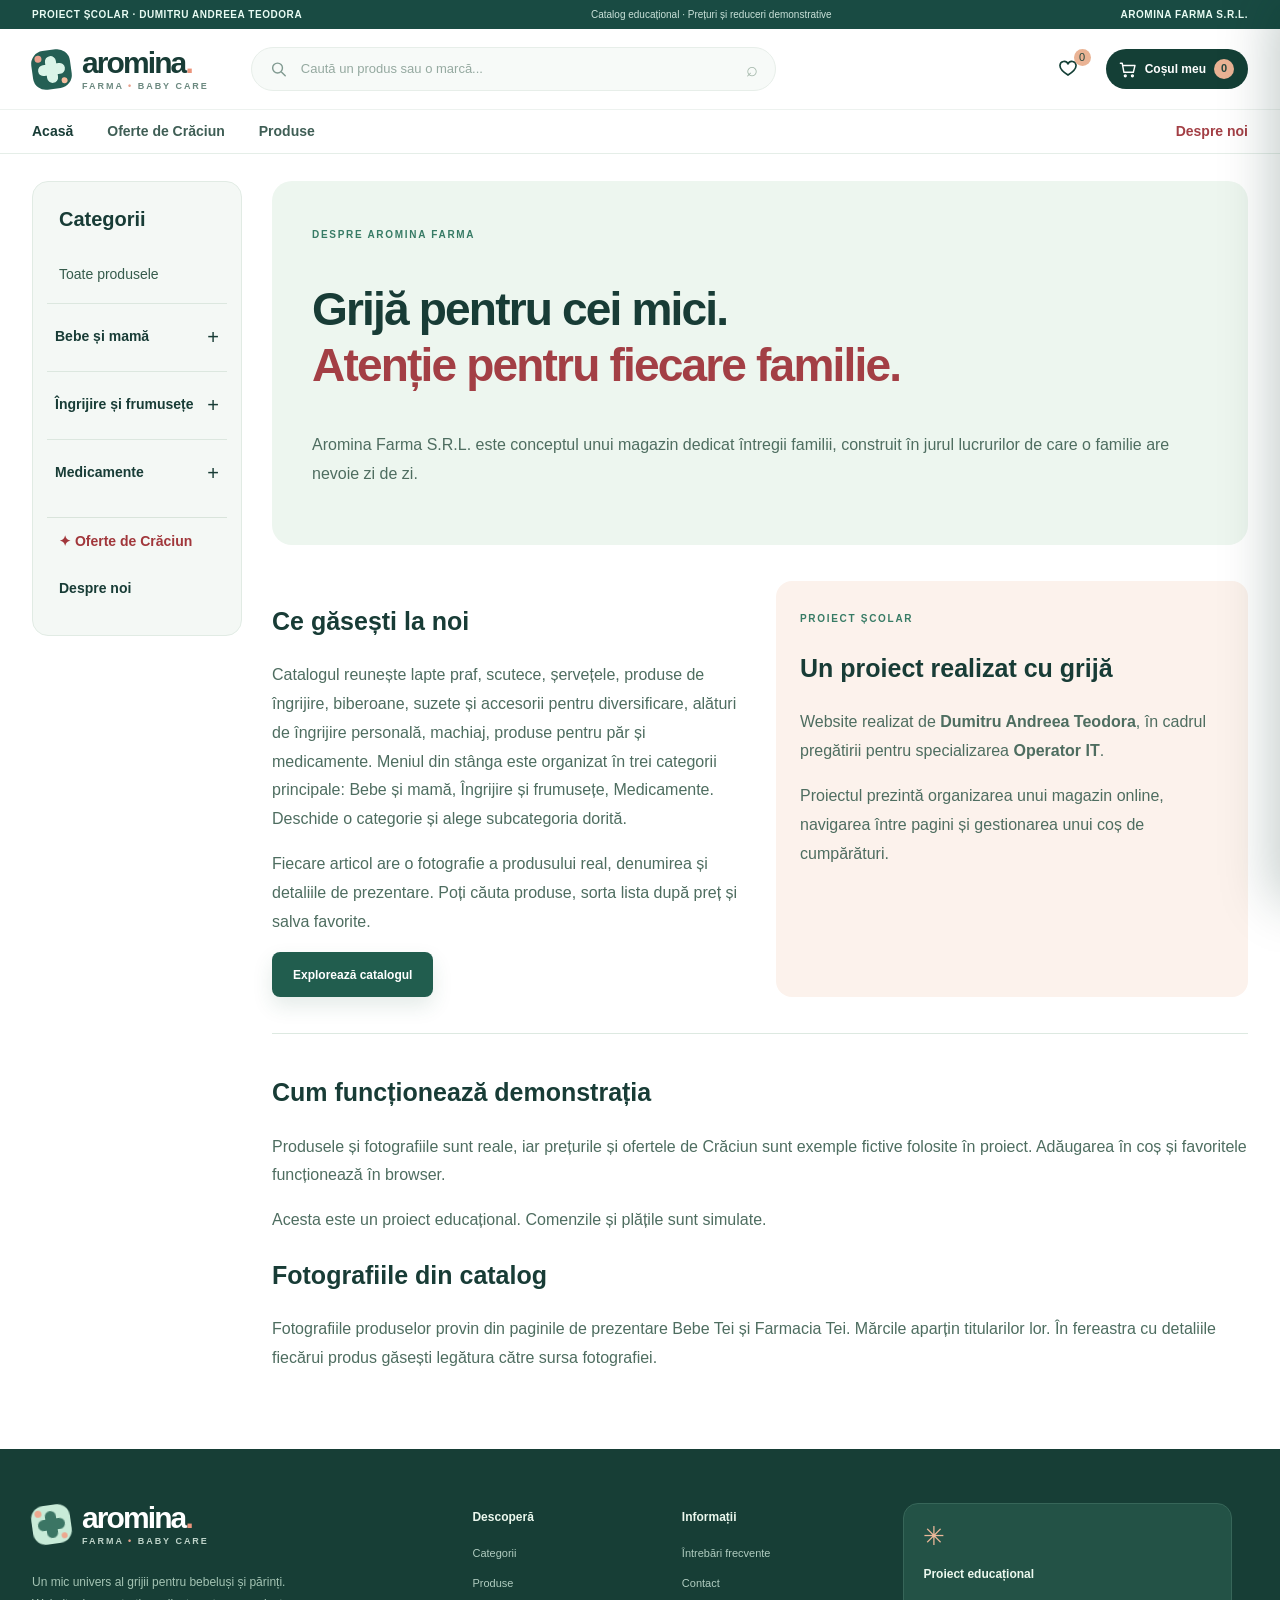
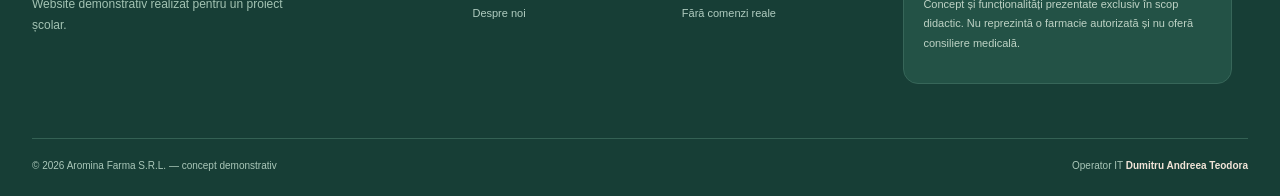
==== commit 508d86c5: "Organizează catalogul în categorii principale și subcategorii" ====
--- a/despre-noi.html
+++ b/despre-noi.html
@@ -7,8 +7,8 @@
   <meta name="author" content="Dumitru Andreea Teodora" />
   <meta name="theme-color" content="#194b43" />
   <title>Despre noi — Aromina Farma</title>
-  <link rel="stylesheet" href="styles.css?v=20261125-3" />
-  <script src="app.js?v=20261125-3" defer></script>
+  <link rel="stylesheet" href="styles.css?v=20261125-4" />
+  <script src="app.js?v=20261125-4" defer></script>
 </head>
 <body>
   <div class="demo-strip"><span>PROIECT ȘCOLAR · DUMITRU ANDREEA TEODORA</span><span class="strip-mid">Catalog educațional · Prețuri și reduceri demonstrative</span><span>AROMINA FARMA S.R.L.</span></div>
@@ -34,20 +34,9 @@
       <a href="index.html#oferte-craciun">Oferte de Crăciun</a><a href="index.html#produse">Produse</a><a class="nav-about" href="despre-noi.html" aria-current="page">Despre noi</a>
     </div></nav>
   </header>
-  <div class="shop-layout container"><aside class="category-sidebar" aria-label="Meniul categoriilor"><h2>Categorii</h2><nav aria-label="Categorii de produse">
-<button data-filter="all" aria-pressed="true">Toate produsele</button>
-<button data-filter="lapte" aria-pressed="false">Lapte praf & hrană</button>
-<button data-filter="scutece" aria-pressed="false">Scutece & șervețele</button>
-<button data-filter="ingrijire" aria-pressed="false">Îngrijire & igienă</button>
-<button data-filter="alimentatie" aria-pressed="false">Diversificare & masă</button>
-<button data-filter="accesorii" aria-pressed="false">Accesorii bebeluși</button>
-<button data-filter="mamici" aria-pressed="false">Pentru mămici</button>
-<button data-filter="personala" aria-pressed="false">Îngrijire personală</button>
-<button data-filter="machiaj" aria-pressed="false">Machiaj</button>
-<button data-filter="par" aria-pressed="false">Îngrijirea părului</button>
-<button data-filter="medicamente" aria-pressed="false">Medicamente</button></nav><a class="sidebar-christmas" href="index.html#oferte-craciun">✦ Oferte de Crăciun</a><a class="sidebar-about" href="despre-noi.html">Despre noi</a></aside><main class="shop-main about-page">
+  <div class="shop-layout container"><aside class="category-sidebar" aria-label="Meniul categoriilor"><h2>Categorii</h2><nav aria-label="Categorii de produse"><button data-filter="all" aria-pressed="true">Toate produsele</button><details class="category-group" data-group="bebe"><summary>Bebe și mamă</summary><div class="subcategory-list"><button class="category-all" data-filter="bebe" aria-pressed="false">Toate din această categorie</button><button data-filter="lapte" aria-pressed="false">Lapte praf și hrană</button><button data-filter="scutece" aria-pressed="false">Scutece și șervețele</button><button data-filter="ingrijire" aria-pressed="false">Igienă pentru bebe</button><button data-filter="alimentatie" aria-pressed="false">Diversificare și masă</button><button data-filter="accesorii" aria-pressed="false">Accesorii pentru bebe</button><button data-filter="mamici" aria-pressed="false">Pentru mămici</button></div></details><details class="category-group" data-group="frumusete"><summary>Îngrijire și frumusețe</summary><div class="subcategory-list"><button class="category-all" data-filter="frumusete" aria-pressed="false">Toate din această categorie</button><button data-filter="personala" aria-pressed="false">Îngrijire personală</button><button data-filter="machiaj" aria-pressed="false">Machiaj</button><button data-filter="par" aria-pressed="false">Îngrijirea părului</button></div></details><details class="category-group" data-group="medicamente"><summary>Medicamente</summary><div class="subcategory-list"><button class="category-all" data-filter="medicamente" aria-pressed="false">Toate din această categorie</button><button data-filter="comprimate" aria-pressed="false">Comprimate</button><button data-filter="drajeuri" aria-pressed="false">Drajeuri</button><button data-filter="gat" aria-pressed="false">Pastile pentru gât</button></div></details></nav><a class="sidebar-christmas" href="index.html#oferte-craciun">✦ Oferte de Crăciun</a><a class="sidebar-about" href="despre-noi.html">Despre noi</a></aside><main class="shop-main about-page">
 <section class="about-intro"><span class="section-kicker">DESPRE AROMINA FARMA</span><h1>Grijă pentru cei mici.<br><em>Atenție pentru fiecare familie.</em></h1><p>Aromina Farma S.R.L. este conceptul unui magazin dedicat întregii familii, construit în jurul lucrurilor de care o familie are nevoie zi de zi.</p></section>
-<div class="about-columns"><section><h2>Ce găsești la noi</h2><p>Catalogul reunește lapte praf, scutece, șervețele, produse de îngrijire, biberoane, suzete și accesorii pentru diversificare, alături de îngrijire personală, machiaj, produse pentru păr și medicamente. Meniul din stânga te ajută să ajungi direct la categoria dorită.</p><p>Fiecare articol are o fotografie a produsului real, denumirea și detaliile de prezentare. Poți căuta produse, sorta lista după preț și salva favorite.</p><a class="btn btn-primary" href="index.html#produse">Explorează catalogul</a></section>
+<div class="about-columns"><section><h2>Ce găsești la noi</h2><p>Catalogul reunește lapte praf, scutece, șervețele, produse de îngrijire, biberoane, suzete și accesorii pentru diversificare, alături de îngrijire personală, machiaj, produse pentru păr și medicamente. Meniul din stânga este organizat în trei categorii principale: Bebe și mamă, Îngrijire și frumusețe, Medicamente. Deschide o categorie și alege subcategoria dorită.</p><p>Fiecare articol are o fotografie a produsului real, denumirea și detaliile de prezentare. Poți căuta produse, sorta lista după preț și salva favorite.</p><a class="btn btn-primary" href="index.html#produse">Explorează catalogul</a></section>
 <section class="about-author"><span class="section-kicker">PROIECT ȘCOLAR</span><h2>Un proiect realizat cu grijă</h2><p>Website realizat de <strong>Dumitru Andreea Teodora</strong>, în cadrul pregătirii pentru specializarea <strong>Operator IT</strong>.</p><p>Proiectul prezintă organizarea unui magazin online, navigarea între pagini și gestionarea unui coș de cumpărături.</p></section></div>
 <section class="about-details"><h2>Cum funcționează demonstrația</h2><p>Produsele și fotografiile sunt reale, iar prețurile și ofertele de Crăciun sunt exemple fictive folosite în proiect. Adăugarea în coș și favoritele funcționează în browser.</p><p>Acesta este un proiect educațional. Comenzile și plățile sunt simulate.</p><h2>Fotografiile din catalog</h2><p>Fotografiile produselor provin din paginile de prezentare Bebe Tei și Farmacia Tei. Mărcile aparțin titularilor lor. În fereastra cu detaliile fiecărui produs găsești legătura către sursa fotografiei.</p></section>
 </main></div>
--- a/styles.css
+++ b/styles.css
@@ -66,3 +66,6 @@
 
 .category-sidebar{max-height:calc(100dvh - 165px);overflow-y:auto;scrollbar-width:thin}
 @media(max-width:700px){.category-sidebar{max-height:none;overflow:visible}}
+
+/* Categorii principale cu subcategorii extensibile */
+.category-sidebar nav{display:flex;flex-direction:column;gap:6px}.category-group{border-top:1px solid #dce7df;padding-top:6px}.category-group summary{padding:12px 8px;font-size:14px;font-weight:750;cursor:pointer;list-style:none;display:flex;justify-content:space-between;align-items:center;gap:8px}.category-group summary::-webkit-details-marker{display:none}.category-group summary:after{content:"+";font-size:20px;font-weight:400}.category-group[open] summary:after{content:"−"}.subcategory-list{display:flex;flex-direction:column;gap:3px;padding:0 0 9px 8px;border-left:2px solid #d5e4da;margin-left:7px}.category-sidebar .subcategory-list button{font-size:13px;padding:9px 10px}.category-sidebar .category-all{font-size:12px;text-decoration:underline}.category-path{font-size:14px;font-weight:650;color:#365b4c;margin:18px 0 0}.category-group summary:focus-visible{outline:3px solid #c87653;outline-offset:2px}@media(max-width:700px){.subcategory-list{display:grid;grid-template-columns:repeat(2,minmax(0,1fr))}.subcategory-list .category-all{grid-column:1/-1}.category-group summary{font-size:14px}.category-grid{grid-template-columns:1fr}.category-card{min-height:110px}}
